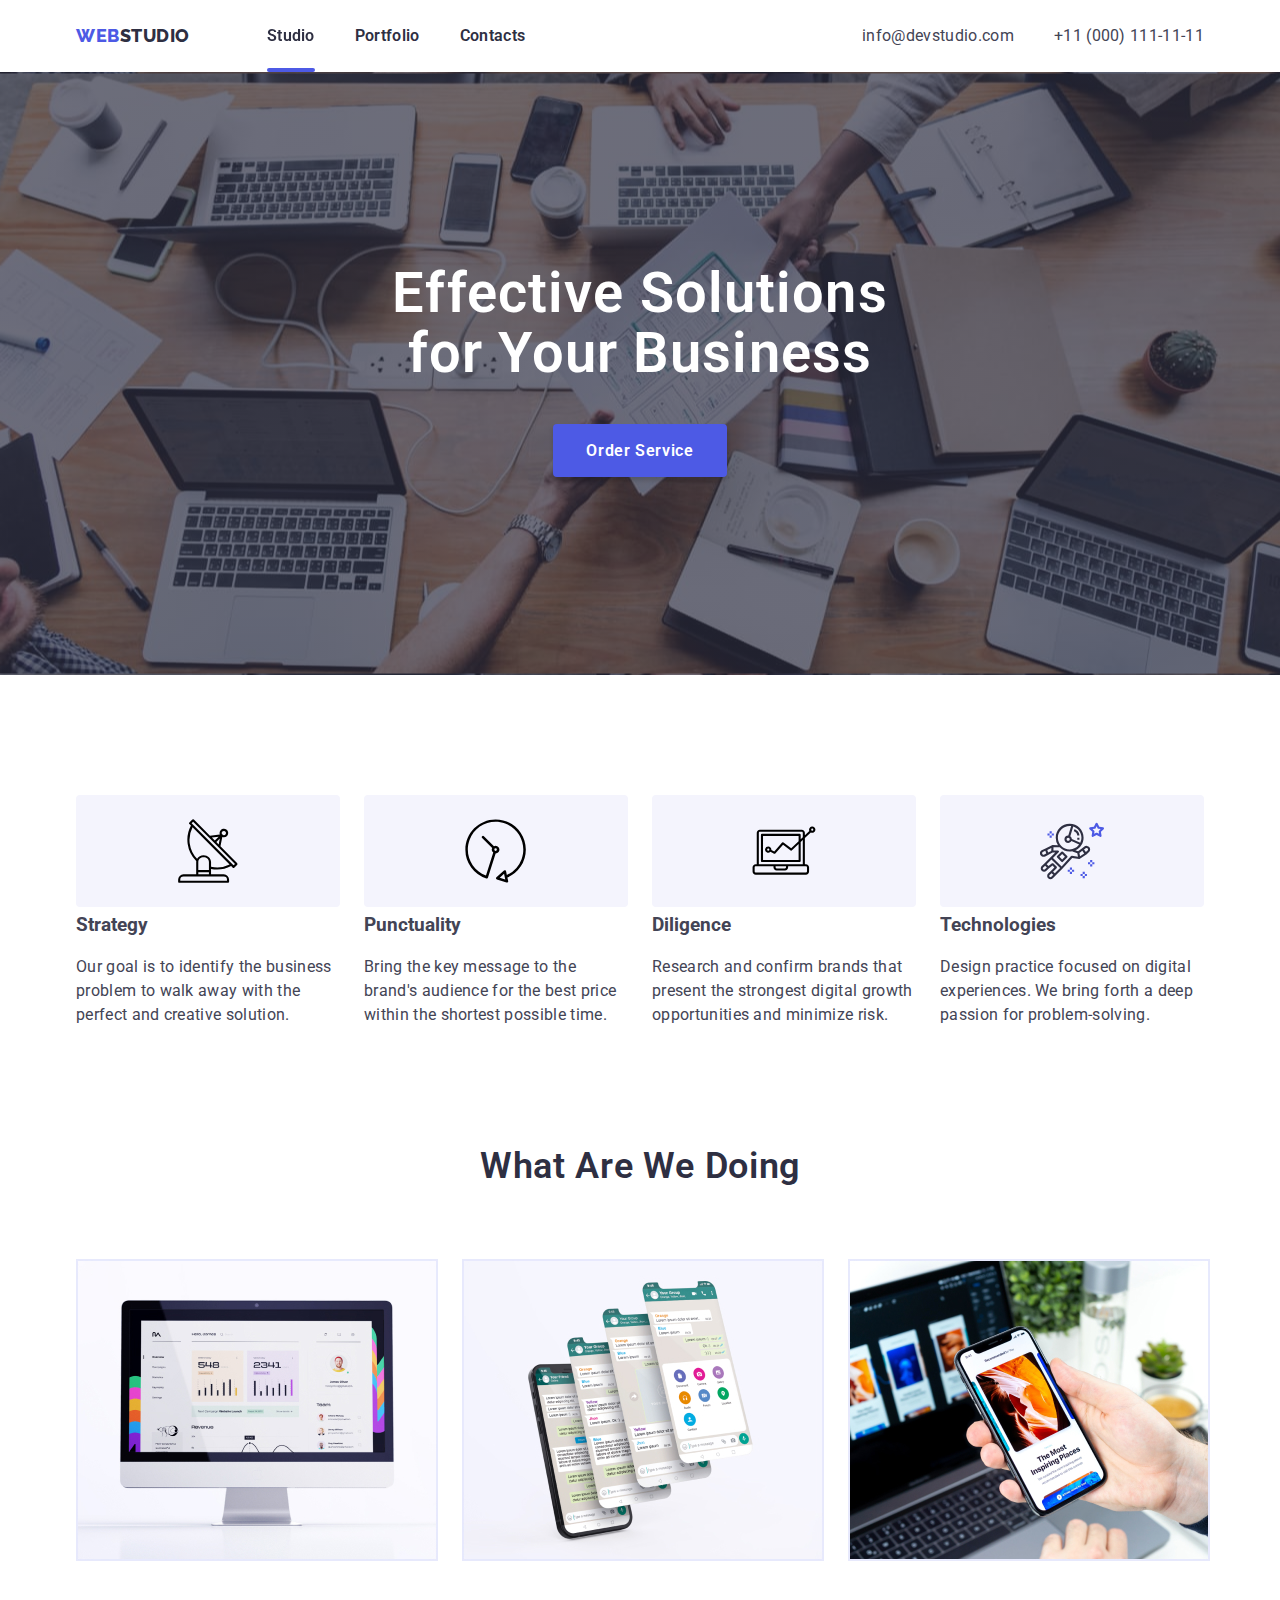
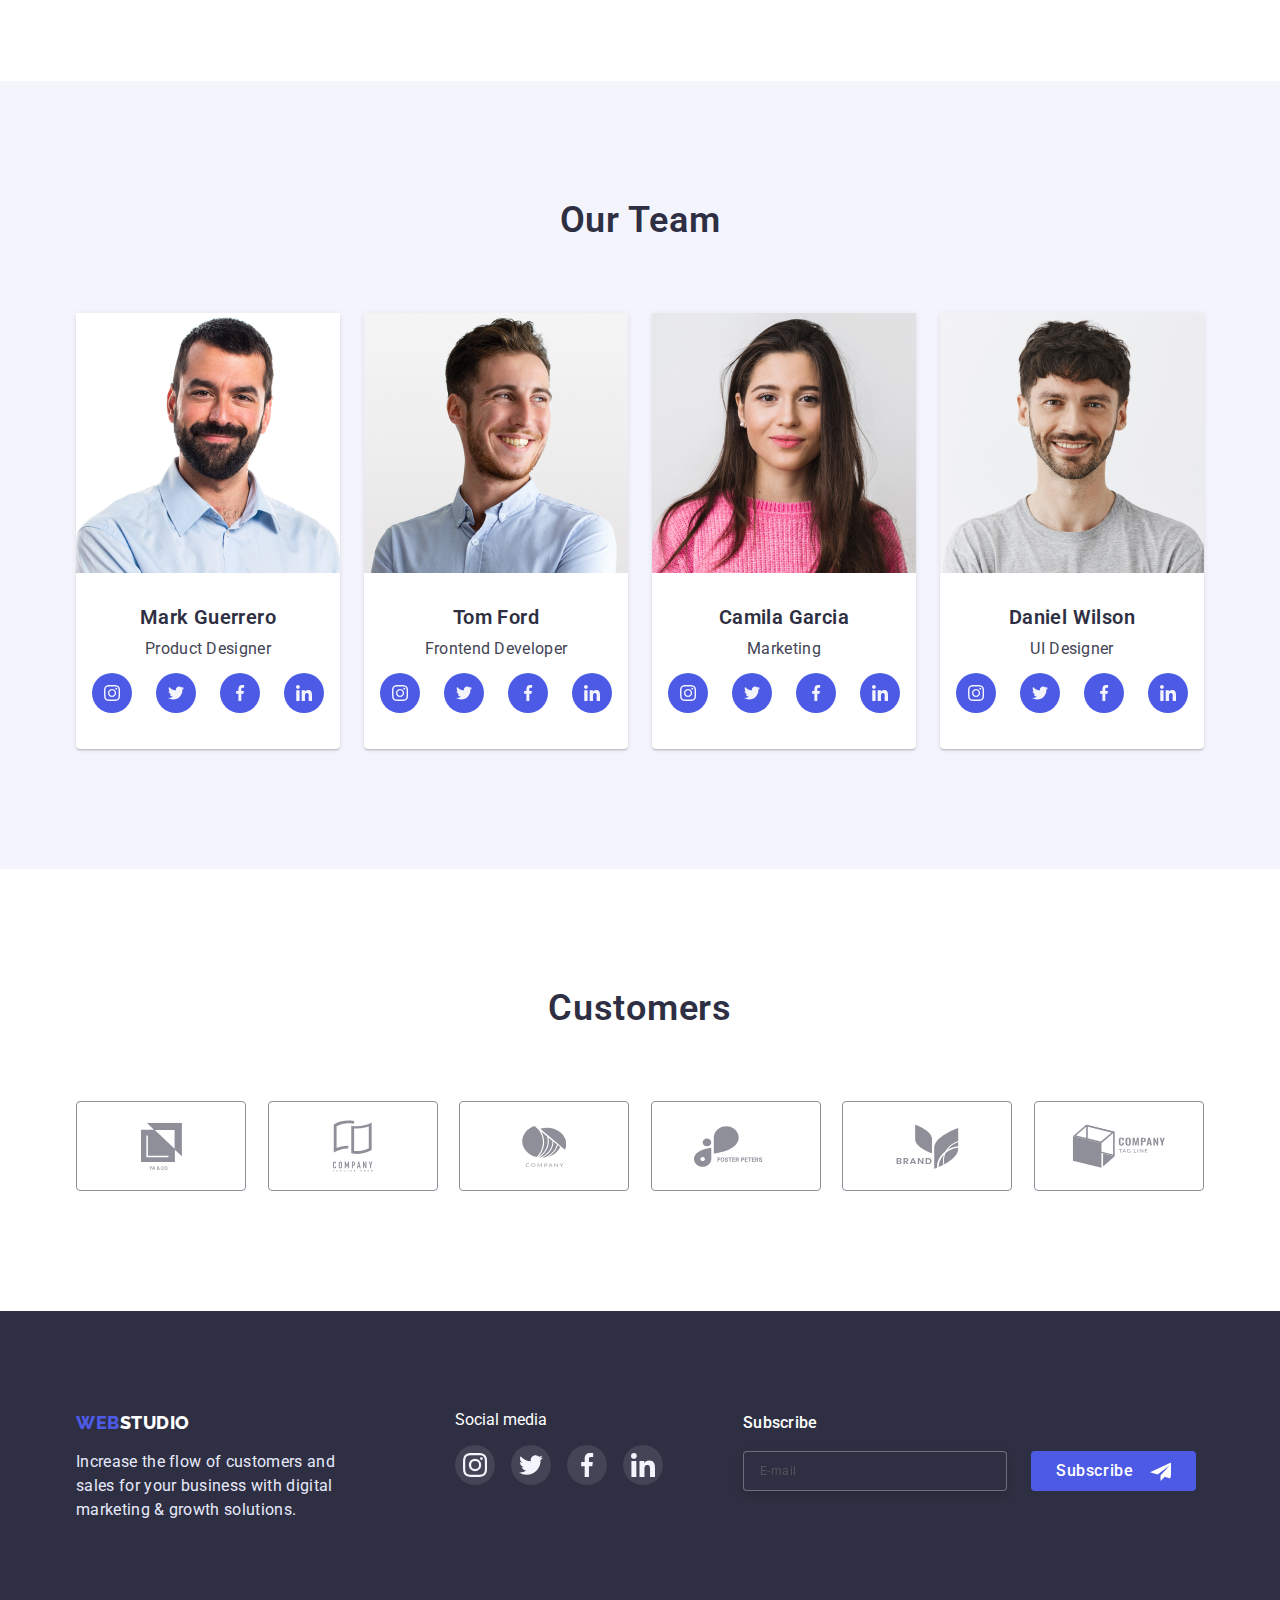
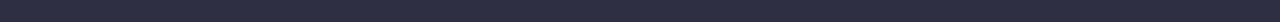
==== index.html @ 63a11ad8 "Сделал адаптивку для главной" ====
<!DOCTYPE html>
<html lang="en">
<head>
    <meta charset="UTF-8">
    <meta http-equiv="X-UA-Compatible" content="IE=edge">
    <meta name="viewport" content="width=device-width, initial-scale=1.0">
    <title>Main</title>
    <link rel="preconnect" href="https://fonts.googleapis.com"><link rel="preconnect" href="https://fonts.gstatic.com" crossorigin><link href="https://fonts.googleapis.com/css2?family=Raleway:wght@800&family=Roboto:wght@400;700&display=swap" rel="stylesheet">
    <link rel="stylesheet" href="https://cdnjs.cloudflare.com/ajax/libs/modern-normalize/1.1.0/modern-normalize.min.css">
    <link rel="stylesheet" href="./css/styles.css">
</head>
<body>



    <!-- Модалка -->

    <div class="backdrop is-hidden" data-modal>
        <div class="modal">
            <button class="button escape pointer" data-modal-close>
                <svg width="8px" height="8px">
                    <use href="./images/icons.svg#escape"></use>
                </svg>
            </button>
            <form class="form">
                <b class="form-head">Leave your contacts and we will call you back</b>
                <div class="form-field">
                    <label class="text-style-first" for="name">Name</label>
                    <input type="text" name="name" id="name" />
                    <svg class="form-icon" width="12px" height="12px">
                        <use href="./images/icons.svg#name"></use>
                    </svg>
                </div>
                <div class="form-field">
                    <label class="text-style-second" for="tel">Phone</label>
                    <input type="tel" name="tel" id="tel" />
                    <svg class="form-icon" width="13px" height="13px">
                        <use href="./images/icons.svg#phone"></use>
                    </svg>
                </div>
                <div class="form-field">
                    <label class="text-style-second" for="mail">Email</label>
                    <input type="email" name="mail" id="mail" />
                    <svg class="form-icon" width="15px" height="12px">
                        <use href="./images/icons.svg#email"></use>
                    </svg>
                </div>
                <div class="form-field comment">
                    <label class="text-style-second" for="comment">Comment</label>
                    <textarea class="text-style-first" name="comment" id="comment" rows="10" placeholder="Text input"></textarea>
                </div>
                <label class="policy">
                    <input class="checkbox" type="checkbox" name="policy"/>
                    <span class="policy-icon"></span>
                    <p class="policy-text">
                        I accept the terms and conditions of the 
                        <a href="">Privacy Policy</a>
                    </p>
                </label>
                <div class="modal-btn">
                <button class="button-policy" type="submit">Send</button>
                </div>
            </form>
        </div>
    </div>


    <!-- Header -->
    <header class="header">
        <div class="container header-container">
            <!-- Логотип -->
            <a href="" class="logo">web<span class="logo-header">studio</span></a>

            <button type="button" class="mobile-menu-open js-open-menu">
                <svg width="32" height="22">
                    <use href="./images/icons.svg#burger-icon"></use>
                </svg>
            </button>
            <!-- Навигация -->
            <nav class="navigation">
                <ul class="site-nav list">
                    <li class="current site-nav-item"><a class="menu-item-text" href="">Studio</a></li>
                    <li class="site-nav-item"><a class="menu-item-text" href="./portfolio.html">Portfolio</a></li>
                    <li class="site-nav-item"><a class="menu-item-text" href="">Contacts</a></li>
                </ul>
            </nav>
            <!-- Авторизация -->
            <ul class="auth-nav list">
                    <li><a href="" class="auth">info@devstudio.com</a></li>
                    <li><a href="" class="auth">+11 (000) 111-11-11</a></li>
            </ul>
        </div>
        <!-- Mobile menu -->
        <div class="mobile-menu js-menu-container">
            <div class="container mobile-menu-container">
                <button type="button" class="mobile-menu-close js-close-menu">
                    <svg width="8px" height="8px">
                        <use href="./images/icons.svg#escape"></use>
                    </svg>
                </button>
                <ul class="list mobile-menu-list">
                    <li class="mobile-menu-item"><a class="mobile-menu-item-text" href="">Studio</a></li>
                    <li class="mobile-menu-item"><a class="mobile-menu-item-text" href="">Portfolio</a></li>
                    <li class="mobile-menu-item"><a class="mobile-menu-item-text" href="">Contacts</a></li>
                </ul>
                <div class="contacts">
                    <p class="mobile-menu-number">+11 (000) 111-11-11</p>
                    <p class="mobile-menu-email">info@devstudio.com</p>
                </div>
                <ul class="social-list list">
                    <li class="social-list-item">
                        <a href="" class="social-list-link">
                            <svg width="16" height="16">
                                <use href="./images/icons.svg#instagram"></use>
                            </svg>
                        </a>
                    </li>
                    <li class="social-list-item">
                        <a href="" class="social-list-link">
                            <svg width="16" height="16">
                                <use href="./images/icons.svg#twitter"></use>
                            </svg>
                        </a>
                    </li>
                    <li class="social-list-item">
                        <a href="" class="social-list-link">
                            <svg width="16" height="16" preserveAspectRatio="xMinYMin">
                                <use href="./images/icons.svg#facebook"></use>
                            </svg>
                        </a>
                    </li>
                    <li class="social-list-item">
                        <a href="" class="social-list-link">
                            <svg width="16" height="16">
                                <use href="./images/icons.svg#linkedin"></use>
                            </svg>
                        </a>
                    </li>
                </ul>
            </div>
        </div>
    </header>
    <!-- Main -->
    <main>

        <!-- Герой -->
        <section class="hero">
            <h1 class="hero-title">Effective Solutions <br>for Your Business</h1>
            <button data-modal-open type="button" class="button-main pointer">Order Service</button>
        </section>

        <!-- Features -->
        <section class="section features">
            <div class="container">
                <ul class="list">
                    <li class="icon-strategy features-item">
                        <div class="features-div">
                            <svg width="59.72px" height="64px">
                                <use href="./images/icons.svg#features"></use>
                            </svg>
                        </div>
                        <h3 class="features-list-title">Strategy</h3>
                        <p class="text">Our goal is to identify the business problem to walk away with the perfect and creative solution.</p>
                    </li>
                    <li class="icon-punctuality features-item">
                        <div class="features-div">
                            <svg width="61.22px" height="64px">
                                <use href="./images/icons.svg#features1"></use>
                            </svg>
                        </div>
                        <h3 class="features-list-title">Punctuality</h3>
                        <p class="text">Bring the key message to the brand's audience for the best price within the shortest possible time.</p>
                    </li>
                    <li class="icon-diligence features-item">
                        <div class="features-div">
                            <svg width="64px" height="49.09px">
                                <use href="./images/icons.svg#features2"></use>
                            </svg>
                        </div>
                        <h3 class="features-list-title">Diligence</h3>
                        <p class="text">Research and confirm brands that present the strongest digital growth opportunities and minimize risk.</p>
                    </li>
                    <li class="icon-technologies features-item">
                        <div class="features-div">
                            <svg width="64px" height="64px">
                                <use href="./images/icons.svg#features3"></use>
                            </svg>
                        </div>
                        <h3 class="features-list-title">Technologies</h3>
                        <p class="text">Design practice focused on digital experiences. We bring forth a deep passion for problem-solving.</p>
                    </li>
                </ul>
            </div>

        <!-- What are we doing -->

        </section>
        <section class="section wawd">
            <div class="container">
                <h2 class="section-title">What are we doing</h2>
                <ul class="list">
                    <li>
                        <img src="./images/1.jpg" alt="photo 1" width="360">
                    </li>
                    <li>
                        <img src="./images/2.jpg" alt="photo 2" width="360">
                    </li>
                    <li>
                        <img src="./images/3.jpg" alt="photo 3" width="360">
                    </li>
                </ul>
            </div>
        </section>

        <!-- Our team -->
        <section class="section team">
            <div class="container">
                <h2 class="section-title">Our team</h2>
                <ul class="list">
                    <li class="team-list">
                        <img src="./images/mark_guerrero.jpg" alt="Mark Guerrero" width="264">
                        <div class="team-card">
                            <h3 class="list-title">Mark Guerrero</h3>
                            <p class="text">Product Designer</p>
                            <ul class="social-list list">
                                <li class="social-list-item">
                                    <a href="" class="social-list-link">
                                        <svg width="16" height="16">
                                            <use href="./images/icons.svg#instagram"></use>
                                        </svg>
                                    </a>
                                </li>
                                <li class="social-list-item">
                                    <a href="" class="social-list-link">
                                        <svg width="16" height="16">
                                            <use href="./images/icons.svg#twitter"></use>
                                        </svg>
                                    </a>
                                </li>
                                <li class="social-list-item">
                                    <a href="" class="social-list-link">
                                        <svg width="16" height="16" preserveAspectRatio="xMinYMin">
                                            <use href="./images/icons.svg#facebook"></use>
                                        </svg>
                                    </a>
                                </li>
                                <li class="social-list-item">
                                    <a href="" class="social-list-link">
                                        <svg width="16" height="16">
                                            <use href="./images/icons.svg#linkedin"></use>
                                        </svg>
                                    </a>
                                </li>
                            </ul>
                        </div>
                    </li>
                    <li class="team-list">
                        <img src="./images/tom_ford.jpg" alt="Tom Ford" width="264">
                        <div class="team-card">
                            <h3 class="list-title">Tom Ford</h3>
                            <p class="text">Frontend Developer</p>
                            <ul class="social-list list">
                                <li class="social-list-item">
                                    <a href="" class="social-list-link">
                                        <svg width="16" height="16">
                                            <use href="./images/icons.svg#instagram"></use>
                                        </svg>
                                    </a>
                                </li>
                                <li class="social-list-item">
                                    <a href="" class="social-list-link">
                                        <svg width="16" height="16">
                                            <use href="./images/icons.svg#twitter"></use>
                                        </svg>
                                    </a>
                                </li>
                                <li class="social-list-item">
                                    <a href="" class="social-list-link">
                                        <svg width="16" height="16" preserveAspectRatio="xMinYMin">
                                            <use href="./images/icons.svg#facebook"></use>
                                        </svg>
                                    </a>
                                </li>
                                <li class="social-list-item">
                                    <a href="" class="social-list-link">
                                        <svg width="16" height="16">
                                            <use href="./images/icons.svg#linkedin"></use>
                                        </svg>
                                    </a>
                                </li>
                            </ul>
                         </div>
                    </li>
                    <li class="team-list">
                        <img src="./images/camila_garcia.jpg" alt="Camila Garcia" width="264">
                        <div class="team-card">
                            <h3 class="list-title">Camila Garcia</h3>
                            <p class="text">Marketing</p>
                            <ul class="social-list list">
                                <li class="social-list-item">
                                    <a href="" class="social-list-link">
                                        <svg width="16" height="16">
                                            <use href="./images/icons.svg#instagram"></use>
                                        </svg>
                                    </a>
                                </li>
                                <li class="social-list-item">
                                    <a href="" class="social-list-link">
                                        <svg width="16" height="16">
                                            <use href="./images/icons.svg#twitter"></use>
                                        </svg>
                                    </a>
                                </li>
                                <li class="social-list-item">
                                    <a href="" class="social-list-link">
                                        <svg width="16" height="16" preserveAspectRatio="xMinYMin">
                                            <use href="./images/icons.svg#facebook"></use>
                                        </svg>
                                    </a>
                                </li>
                                <li class="social-list-item">
                                    <a href="" class="social-list-link">
                                        <svg width="16" height="16">
                                            <use href="./images/icons.svg#linkedin"></use>
                                        </svg>
                                    </a>
                                </li>
                            </ul>
                        </div>
                    </li>
                    <li class="team-list">
                        <img src="./images/daniel_wilson.jpg" alt="Daniel Wilson" width="264">
                        <div class="team-card">
                            <h3 class="list-title">Daniel Wilson</h3>
                            <p class="text">UI Designer</p>
                            <ul class="social-list list">
                                <li class="social-list-item">
                                    <a href="" class="social-list-link">
                                        <svg width="16" height="16">
                                            <use href="./images/icons.svg#instagram"></use>
                                        </svg>
                                    </a>
                                </li>
                                <li class="social-list-item">
                                    <a href="" class="social-list-link">
                                        <svg width="16" height="16">
                                            <use href="./images/icons.svg#twitter"></use>
                                        </svg>
                                    </a>
                                </li>
                                <li class="social-list-item">
                                    <a href="" class="social-list-link">
                                        <svg width="16" height="16"
                                            preserveAspectRatio="xMinYMin">
                                            <use href="./images/icons.svg#facebook"></use>
                                        </svg>
                                    </a>
                                </li>
                                <li class="social-list-item">
                                    <a href="" class="social-list-link">
                                        <svg width="16" height="16">
                                            <use href="./images/icons.svg#linkedin"></use>
                                        </svg>
                                    </a>
                                </li>
                            </ul>
                        </div>
                    </li>
                </ul>
            </div>
        </section>

<!-- Customers -->

        <section class="section customers">
            <div class="container">
                <h2 class="section-title">Customers</h2>
                <ul class="list">
                    <li class="icon">
                        <a href="" class="customers-link">
                            <svg width="41" height="46.97">
                                <use href="./images/icons.svg#customer1"></use>
                            </svg>
                        </a>
                    </li>
                    <li class="icon">
                        <a href="" class="customers-link">
                            <svg width="40" height="52">
                                <use href="./images/icons.svg#customer2"></use>
                            </svg>
                        </a>
                    </li>
                    <li class="icon">
                        <a href="" class="customers-link">
                            <svg width="44" height="41">
                                <use href="./images/icons.svg#customer3"></use>
                            </svg>
                        </a>
                    </li>
                    <li class="icon">
                        <a href="" class="customers-link">
                            <svg width="84" height="41">
                                <use href="./images/icons.svg#customer4"></use>
                            </svg>
                        </a>
                    </li>
                    <li class="icon">
                        <a href="" class="customers-link">
                            <svg width="63" height="45">
                                <use href="./images/icons.svg#customer5"></use>
                            </svg>
                        </a>
                    </li>
                    <li class="icon">
                        <a href="" class="customers-link">
                            <svg width="94" height="44">
                                <use href="./images/icons.svg#customer6"></use>
                            </svg>
                        </a>
                    </li>
                </ul>
            </div>
        </section>
    </main>

 <!-- Footer -->
    <footer class="footer">
        <div class="container footer-container">
            <!-- Логотип -->
            <div class="footer-logo footer-div">
            <a href="" class="logo ftr-logo">web<span class="logo-footer">studio</span></a>
            <p class="text footer-text">Increase the flow of customers and <br> sales for your business with digital <br> marketing & growth solutions.</p>
            </div>
            <div class="social-media footer-div">
                <p class="smp">Social media</p>
                <ul class="footer-list list">
                    <li class="footer-item">
                        <a href="" class="footer-link">
                            <svg width="24" height="24">
                                <use href="./images/icons.svg#instagram"></use>
                            </svg>
                        </a>
                    </li>
                    <li class="footer-item">
                        <a href="" class="footer-link">
                            <svg width="24" height="24">
                                <use href="./images/icons.svg#twitter"></use>
                            </svg>
                        </a>
                    </li>
                    <li class="footer-item">
                        <a href="" class="footer-link">
                            <svg width="24" height="24">
                                <use href="./images/icons.svg#facebook"></use>
                            </svg>
                        </a>
                    </li>
                    <li class="footer-item">
                        <a href="" class="footer-link">
                            <svg width="24" height="24">
                                <use href="./images/icons.svg#linkedin"></use>
                            </svg>
                        </a>
                    </li>
                </ul>
            </div>
            <form class="subscription">
                <div class="subscription-field">
                    <label for="subscription">Subscribe</label>
                    <input type="text" name="subscription" id="subscription" placeholder="E-mail">
                </div>
                <div class="footer-btn">
                <button class="subscription-btn" type="submit">
                    Subscribe
                    <svg width="24px" height="20px">
                    	<use href="./images/icons.svg#message"></use>
                    </svg>
                </button>
                </div>
            </form>
        </div>
    </footer>
    <script src="./js/modal.js"></script>
    <script src="./js/mobile-menu.js"></script>
</body>
</html>
---- css/styles.css ----
:root {
    --primary-text-color: #434455;
    --title-text-color: #2E2F42;
    --accent-color: #4D5AE5;
}


body {
    background-color: #FFFFFF;
    color: var(--primary-text-color);
    font-family: Roboto, sans-serif;
    font-size: 16px;
    /* padding-top: 72px; */
}


a {
    text-decoration:none;
  }

.pointer {
    cursor: pointer;
}


.list {
    padding: 0;
    margin: 0;
    list-style: none;
}

.container {
    padding-left: 16px;
    padding-right: 16px;
}

@media screen and (min-width: 480px) {
    .container {
        width: 428px;
        margin-left: auto;
        margin-right: auto;
    }
}

@media screen and (min-width: 768px) {
    .container {
        width: 768px;
    }
}

@media screen and (min-width: 1200px) {
    .container {
        width: 1160px;
    }
}


/* Header */

.header {
    padding-top: 24px;
    padding-bottom: 24px;
    box-shadow: 0px 2px 1px rgba(46, 47, 66, 0.08), 0px 1px 1px rgba(46, 47, 66, 0.16), 0px 1px 6px rgba(46, 47, 66, 0.08);
    background-color: #FFFFFF;
    z-index: 999;
}

.header-container {
    display: flex;
    align-items: center;
    justify-content: space-between;
}

@media screen and (max-width: 767px) {
    .navigation {
        display: none;
    }

    .auth-nav {
        display: none;
    }

    .mobile-menu-open {
    background-color: transparent;
    border: none;
    padding: 0;
    line-height: 0;
}

.mobile-menu {
    background: #FFFFFF;
    position: fixed;
    width: 100%;
    height: 100%;
    max-height: 796px;
    z-index: 1000;
    top: 0;
    left: 0;

    opacity: 0;
    visibility: hidden;
    pointer-events: none;
    transition: 250ms cubic-bezier(0.4, 0, 0.2, 1);
}

.mobile-menu.is-open {
    opacity: 1;
    visibility: visible;
    pointer-events: auto;
}


.mobile-menu-container {
    position: relative;
    padding: 40px;
}

.mobile-menu-close {
    position: absolute;
    top: 40px;
    right: 40px;

    display: flex;
    justify-content: center;
    align-items: center;
    width: 24px;
    height: 24px;
    background: #E7E9FC;
    fill: #000;
    border: 1px solid rgba(0, 0, 0, 0.1);
    border-radius: 50%;
    transition: 250ms cubic-bezier(0.4, 0, 0.2, 1);
}

.mobile-menu-item {
    font-weight: 700;
    font-size: 36px;
    line-height: 1.11;
    letter-spacing: 0.02em;
    text-transform: capitalize;
}
.mobile-menu-item + li {
    margin-top: 40px;
}

.mobile-menu-item-text {
    color: var(--title-text-color);
}

.mobile-menu-list {
    padding-top: 40px;
    margin-bottom: 284px;
}
.mobile-menu-email {
    margin: 0;
    font-weight: 500;
    font-size: 20px;
    line-height: 1.2;
    letter-spacing: 0.02em;
}

.mobile-menu-number {
    margin-bottom: 40px;
    font-weight: 600;
    font-size: 36px;
    line-height: 1.11;
    text-transform: capitalize;
    color: var(--accent-color);
}

.social-list {
    display: flex;
    justify-content: space-between;
    padding-left: 16px;
    padding-right: 16px;
}

.contacts {
    margin-bottom: 48px;
}
}


@media screen and (min-width: 768px) {
    .mobile-menu {
        display: none;
    }
    .mobile-menu-open {
        display: none;
    }
    .site-nav {
        display: flex;
    }
    .site-nav-item + li {
        margin-left: 40px;
    }
    .menu-item-text {
        font-weight: 600;
        font-size: 16px;
        line-height: 1.5;
        letter-spacing: 0.02em;
        color: var(--title-text-color);
    }
    .auth {
        font-size: 12px;
        line-height: 1.33;
        letter-spacing: 0.04em;
        color: var(--primary-text-color);
    }
    .header-container {
        align-items: flex-start;
    }
    .header {
        padding-bottom: 10px;
    }
    .site-nav a:hover,
    .site-nav a:focus {
        color: #434455;
    }
    .current {
        position: relative;
    }


    .current::after {
        content: "";
        position: absolute;
        width: 100%;
        height: 4px;
        bottom: -100%;
        left: 0;
    
        background: var(--accent-color);
        border-radius: 2px;
    }
        .auth {
    color: var(--primary-text-color);
    font-size: 12px;
    line-height: 1.33;
    letter-spacing: 0.04em;
    }

    .auth:hover,
    .auth:focus {
        color: var(--accent-color);
    }   
}

@media screen and (min-width: 1200px) {
    .header-container {
        align-items: center;
    }
    .auth-nav {
        display: flex;
        margin-left: auto;
    }

    .auth-nav li + li {
        margin-left: 40px;
    }
    .header {
        padding-bottom: 24px;
    }
    .site-nav {
        display: flex;
        margin-left: 77px;
    }
    .auth {
        font-size: 16px;
        line-height: 1.5;
        letter-spacing: 0.02em;
    }
}

/* Логотип */

.logo {
    color: var(--accent-color);
    font-family: Raleway, sans-serif;
    letter-spacing: 0.03em;
    font-weight: 800;
    font-size: 18px;
    line-height: 1.3;
    text-transform: uppercase;
}

.logo-header {
    color: var(--title-text-color);

}

.logo-footer {
    color: #FFFFFF;
}


/* Hero */

.hero {
    background-color: var(--primary-text-color);
    text-align: center;
    padding-top: 192px;
    padding-bottom: 192px;
    height: 603px;
    max-width: 1440px;
    margin-left: auto;
    margin-right: auto;
    background-image: linear-gradient(
        to right,
        rgba(46, 47, 66, 0.7),
        rgba(46, 47, 66, 0.7)
    ),
    url(../images/people_office.jpg);
    background-position: center;
}

.hero-title {
    margin-top: 0;
    margin-bottom: 48px;
    color: #FFFFFF;
    font-weight: 600;
    font-size: 56px;
    line-height: 1.07;
    letter-spacing: 0.02em;
}

@media screen and (max-width: 767px) {
    .hero-title {
        margin-top: 0;
        margin-bottom: 72px;
        font-weight: 700;
        font-size: 36px;
        line-height: 1.11;
        letter-spacing: 0.02em;
        text-transform: capitalize;
        color: #FFFFFF;
    }
}

@media screen and (min-width: 768px) {
    .hero-title {
            margin-bottom: 40px;
        font-size: 56px;
        line-height: 1.07;
    }
}


/* Buttons */

button {
    font-family: Roboto, sans-serif;
    font-weight: 600;
    letter-spacing: 0.04em;
    font-size: 16px;
    border: 1px solid transparent;
}

.button-main,
.button-policy {
    color: #FFFFFF;
    background-color: var(--accent-color);
    line-height: 1.19;
    border-radius: 4px;
    padding: 16px 32px;
    box-shadow: 0px 4px 4px rgba(0, 0, 0, 0.15);
    transition: 250ms cubic-bezier(0.4, 0, 0.2, 1);
}

.button-main:hover,
.button-main:focus {
    background: #404BBF;
    box-shadow: 0px 1px 6px rgba(46, 47, 66, 0.08), 0px 1px 1px rgba(46, 47, 66, 0.16), 0px 2px 1px rgba(46, 47, 66, 0.08);
}

.button-policy:hover,
.button-policy:focus {
    background: #404BBF;
    box-shadow: 0px 1px 6px rgba(46, 47, 66, 0.08), 0px 1px 1px rgba(46, 47, 66, 0.16), 0px 2px 1px rgba(46, 47, 66, 0.08);
}

.button-portfolio {
    display: inline-block;
    color: var(--accent-color);
    background-color: #F4F4FD;
    line-height: 1.5;
    border-radius: 4px;
    padding: 8px 16px;
    border: 1px solid #E7E9FC;
    transition: 250ms cubic-bezier(0.4, 0, 0.2, 1);
}

.button-portfolio:hover,
.button-portfolio:focus {
    color: #FFFFFF;
    background-color: var(--accent-color);
    box-shadow: 0px 3px 1px rgba(0, 0, 0, 0.1), 0px 2px 1px rgba(0, 0, 0, 0.08), 0px 2px 2px rgba(0, 0, 0, 0.12);
    border: 0;
}

/* Параграфы */

.text {
    font-size: 16px;
    line-height: 1.5;
    letter-spacing: 0.02em;
    margin: 0;
    color: var(--primary-text-color);
}


/* Backdrop */

.backdrop {
    position: fixed;
    top: 0;
    left: 0;

    width: 100%;
    height: 100%;
    background: rgba(46, 47, 66, 0.4);

    opacity: 1;
    transition: opacity 250ms cubic-bezier(0.4, 0, 0.2, 1);
}

.backdrop.is-hidden {
    opacity: 0;
    pointer-events: none;
}


/* Modal */

@media screen and (max-width: 767px) {
    .modal{
        width: 392px;
    }
    .form {
    padding: 72px 16px 24px 16px;
}
}

@media screen and (min-width: 768px) {
    .modal{
         width: 408px;
    }
    .form {
        padding: 72px 24px 24px 24px;
    }
}


.modal {
    position: absolute;
    top: 50%;
    left: 50%;
    transform: translate(-50%, -50%);
    background-color: #FCFCFC;
}

.escape {
    position: absolute;
    top: 24px;
    right: 24px;

    display: flex;
    /* justify-content: center; */
    align-items: center;
    width: 24px;
    height: 24px;
    background: #E7E9FC;
    fill: #000;
    border: 1px solid rgba(0, 0, 0, 0.1);
    border-radius: 50%;
    transition: 250ms cubic-bezier(0.4, 0, 0.2, 1);
}

.escape:hover,
.escape:focus {
    background: var(--accent-color);
    fill: #FFFFFF;
}

/* .form {
    padding: 72px 24px 24px 24px;
} */

.form-field {
    position: relative;
    margin-bottom: 8px;
    display: flex;
    flex-direction: column;
}

.form-field input,
.form-field textarea {
    margin: 0;
    border: 1px solid rgba(33, 33, 33, 0.2);
    border-radius: 4px;
    transition: 250ms cubic-bezier(0.4, 0, 0.2, 1);
}

.form-field input {
    height: 40px;
    padding-left: 38px;
}

.form-field input:focus + .form-icon {
    fill: #4d5ae5;
}

.form-field label {
    margin-bottom: 4px;
    color: #8E8F99;
    font-size: 12px;
}

.form-icon {
    position: absolute;
    top: 56%;
    left: 16px;
    transition: 250ms cubic-bezier(0.4, 0, 0.2, 1);
}

.text-style-first {
    line-height: 1.33;
    letter-spacing: 0.04em;
}

.text-style-second {
    line-height: 1.17;
    letter-spacing: 0.01em;
}

.form-field textarea {
    font-size: 12px;
    padding: 8px 16px;
    height: 120px;
    resize: none;
}

::-webkit-input-placeholder { /* WebKit browsers */
   color: rgba(117, 117, 117, 0.5);
}
:-moz-placeholder { /* Mozilla Firefox 4 to 18 */
   color: rgba(117, 117, 117, 0.5);
}
::-moz-placeholder { /* Mozilla Firefox 19+ */
   color: rgba(117, 117, 117, 0.5);
}
:-ms-input-placeholder { /* Internet Explorer 10+ */
   color: rgba(117, 117, 117, 0.5);
}


.form-head {
    display: block;
    text-align: center;
    margin-bottom: 14px;
    font-weight: 500;
    line-height: 1.5;
    color: var(--title-text-color);
}

.comment {
    margin-bottom: 16px;
}


.policy {
    font-size: 12px;
    line-height: 1.33;
    color:#757575;
    display: flex;
    align-items: center;
    text-align: center;
    margin-bottom: 24px;
    letter-spacing: 0.04em;
}

.checkbox {
  position: absolute;
  width: 1px;
  height: 1px;
  margin: -1px;
  border: 0;
  padding: 0;
  
  white-space: nowrap;
  clip-path: inset(100%);
  clip: rect(0 0 0 0);
  overflow: hidden;
}

.policy-icon {
    margin-right: 8px;
    width: 16px;
    height: 16px;
    border: 1.25px solid #2E2F42;
    border-radius: 2px;
}

.checkbox:checked + .policy-icon {
    border-color: transparent;
    background-image: url("../images/click.svg");
    background-size: contain;
    background-origin: border-box;
}

.policy-text {
    margin: 0;
}

.button-policy {
    width: 169px;
    height: 56px;
}

.modal-btn {
    width: 100%;
    display: flex;
    justify-content: center;
}

/* Sections */

.section-title {
    color: var(--title-text-color);
    font-weight: 600;
    font-size: 36px;
    line-height: 1.11;
    text-align: center;
    text-transform: capitalize;
    letter-spacing: 0.02em;
    margin-top: 0;
    margin-bottom: 72px;
}

.list-title {
    text-align: center;
    margin: 0;
    margin-bottom: 8px;
    color: var(--title-text-color);
    font-weight: 600;
    font-size: 20px;
    line-height: 1.2;
    letter-spacing: 0.02em;
}


/* Features */
.features-list-title {
    margin-top: 0;
}

@media screen and (max-width: 1199px) {
    .features {
        padding-top: 96px;
        padding-bottom: 96px;
    }
    .features-div {
        display: none;
    }
    .features ul {
        display: flex;
        flex-wrap: wrap;
        margin-right: -24px;
        margin-bottom: -72px;
    }
    .features-item {
        width: 356px;
        margin-right: 24px;
        margin-bottom: 72px;
    }
    .features-list-title {
        font-weight: 700;
        font-size: 36px;
        line-height: 1.11;
        letter-spacing: 0.02em;
        text-transform: capitalize;
    }
    .features p {
        font-weight: 500;
    }
}



@media screen and (max-width: 767px) {
    .features-list-title {
        text-align: center;
    }
    .features ul{
        margin: 0;
        margin-right: 0;
    }
    .features-item {
        width: inherit;
        margin: 0;
    }
    .features-item + li {
        margin-top: 72px;
    }
    .features p {
        font-weight: 500;
        font-size: 16px;
        line-height: 1.5;
        letter-spacing: 0.02em;
    }
}


@media screen and (min-width: 1200px) {
    .features {
    padding-top: 120px;
    padding-bottom: 120px;
}

.features ul {
    display: flex;
}

.features li {
    width: 264px;
}
.icon-strategy::before {
    background-image: url(../images/features.svg);
}

.icon-punctuality::before {
    background-image: url(../images/features1.svg);
}

.icon-diligence::before {
    background-image: url(../images/features2.svg);
}

.icon-technologies::before {
    background-image: url(../images/features3.svg);
}

.features-list-title {
    padding-top: 0;
}

.features li + li {
    margin-left: 24px;
}

.features-div {
        width: 264px;
        height: 112px;
        display: flex;
        justify-content: center;
        align-items: center;
        background-color: #F4F4FD;
        border-radius: 4px;
        margin-bottom: 8px;
}
}

/* What are we doing */
@media screen and (max-width: 1199px) {
    .wawd{
        display: none;
    }
}


/* What are we doing */

.wawd {
    padding-bottom: 120px;
}

.wawd ul {
    display: flex;
}

.wawd img {
    display: block;
}

.wawd li {
    border: 1px solid #E7E9FC;
}

.wawd li + li
{
    margin-left: 24px;
}


/* Team */

.team {
    background-color: #F4F4FD;
    display: flex;
        justify-content: center;    

}

.team ul {
    display: flex;
    justify-content: center;    
}

.team-list {
    background-color: #FFFFFF;
    box-shadow: 0px 1px 6px rgba(46, 47, 66, 0.08), 0px 1px 1px rgba(46, 47, 66, 0.16), 0px 2px 1px rgba(46, 47, 66, 0.08);
    border-radius: 0px 0px 4px 4px;
}

.social-list-item + li {
    margin-left: 24px;
}

.team img {
    display: block;
}

.team-card {
    padding-top: 32px;
    padding-bottom: 36px;
}

.team .text {
    text-align: center;
    margin-bottom: 12px;
}

.social-list-link {
    display: flex;
    justify-content: center;
    align-items: center;
    width: 40px;
    height: 40px;
    border-radius: 50%;
    background-color: var(--accent-color);
}


@media screen and (max-width: 1199px) {
    .team {
        padding-top: 96px;
        padding-bottom: 104px;
    }
    .team ul {
        flex-wrap: wrap;
    }
    .team-list {
        margin-right: 24px;
        margin-bottom: 64px;
    }
    .team-list:nth-child(2n) {
        margin-right: 0;
    }

    .team-list:nth-last-child(-n+2) {
        margin-bottom: 0;
    }
}

@media screen and (max-width: 767px) {
    .team {
        padding: 96px 82px 128px 82px;
    }
    .team ul {
        flex-wrap: wrap;
    }
    .team-list + li {
        margin-top: 72px;
    }
    .team-list {
        margin: 0%;
    }
}


@media screen and (min-width: 1200px) {
    .team {
        padding-top: 120px;
        padding-bottom: 120px;
    }
    .team-list + li {
        margin-left: 24px;
    }
}

/* Customers */

.customers ul {
    justify-content: center;
    display: flex;
    flex-wrap: wrap;
}

.icon {
    border: 1px solid #8E8F99;
    border-radius: 4px;
    transition: 250ms cubic-bezier(0.4, 0, 0.2, 1);
}

.icon:hover,
.icon:focus {
    border: 1px solid #4D5AE5;
    border-radius: 4px;
}

.customers-link {
    display: flex;
    justify-content: center;
    align-items: center;
    width: 168px;
    height: 88px;
    fill: #8e8f99;
    transition: 250ms cubic-bezier(0.4, 0, 0.2, 1);
}

.customers-link:hover,
.customers-link:focus {
    fill: var(--accent-color);
}


@media screen and (max-width: 1199px) {

    .customers {
    padding-top: 96px;
    padding-bottom: 96px;
    }

    .customers ul {
    padding-left: 16px;
    padding-right: 16px;
    margin-left: -8px;
    margin-right: -8px;
    margin-bottom: -72px;
}
    .icon {
    margin-left: 8px;
    margin-right: 8px;
    margin-bottom: 72px;
}
}

@media screen and (min-width: 1200px) {
    .customers {
    padding-top: 120px;
    padding-bottom: 120px;
}
.customers ul {
    justify-content: space-between;
}
}

/* Footer */

.footer {
    color: #FFFFFF;
    background-color: var(--title-text-color);
}
.footer-container {
    display: flex;
}

.footer-text {
    font-size: 16px;
    line-height: 1.5;
    letter-spacing: 0.02em;
    color: #E7E9FC;
}

.footer-link {
    display: flex;
    justify-content: center;
    align-items: center;
    width: 40px;
    height: 40px;
    border-radius: 50%;
    background-color:rgba(255, 255, 255, 0.1);
    transition: 250ms cubic-bezier(0.4, 0, 0.2, 1);
}

.footer-link:hover,
.footer-link:focus {
    background-color:#31D0AA;
}

.footer-list li + li {
    margin-left: 16px;
}

.footer-list {
    display: flex;
}

.smp {
        display: flex;
        margin: 0;
        margin-bottom: 16px;
    }

 .subscription {
        display: flex;
    }

.subscription-field {
    display: flex;
    flex-direction: column;
}

.subscription-field label {
    margin-bottom: 16px;
    font-weight: 500;
    line-height: 1.5;
    letter-spacing: 0.02em;
}

.subscription-field input {
    padding: 8px 16px;
    height: 40px;
    border: 1px solid rgba(255, 255, 255, 0.3);
    filter: drop-shadow(0px 4px 4px rgba(0, 0, 0, 0.15));
    border-radius: 4px;
    background: var(--title-text-color);
    color: #FFFFFF;
    font-size: 12px;
    line-height: 2;
    letter-spacing: 0.04em;
    transition: 250ms cubic-bezier(0.4, 0, 0.2, 1);
}

.subscription-field:focus {
    border:#4D5AE5;
}


.subscription-btn {
    display: flex;
    justify-content: center;
    align-items: center;
    width: 165px;
    height: 40px;

    padding: 8px 24px;
    gap: 16px;

    background: #4D5AE5;
    border-radius: 4px;

    font-weight: 500;
    font-size: 16px;
    line-height: 1.5;
    letter-spacing: 0.04em;

    color: #FFFFFF;
    transition: 250ms cubic-bezier(0.4, 0, 0.2, 1);
}

.subscription-btn:hover,
.subscription-btn:focus {
    background: #404BBF;
    box-shadow: 0px 1px 6px rgba(46, 47, 66, 0.08), 0px 1px 1px rgba(46, 47, 66, 0.16), 0px 2px 1px rgba(46, 47, 66, 0.08);
}


.subscription-btn svg {
    display: flex;
}

@media screen and (max-width: 1199px) {
    .footer{
        padding-top: 96px;
        padding-bottom: 96px;
    }
    .footer-container{
        flex-wrap: wrap;
        padding-left: 108px;
    }
    .footer .footer-btn {
        display: flex;
        align-items: flex-end;
    }
    .footer-logo {
        margin-right: 24px;
        margin-bottom: 72px;
    }
    .subscription-field {
        margin-right: 24px;
    }
    .subscription-field input {
        width: 264px;
    }
    .ftr-logo {
        display: flex;
        margin-bottom: 16px;
    }
}

@media screen and (max-width: 767px) {
    .footer{
        padding-top: 96px;
        padding-bottom: 96px;
    }
    .footer-container {
        flex-direction: column;
        align-items: center;
        padding: 0;
    }
    .ftr-logo {
        display: flex;
        justify-content: center;
        margin-bottom: 16px;
    }
    .footer-logo{
        margin-bottom: 72px;
        margin-right: 0;
    }

    .smp {
        justify-content: center;
    }
    .subscription {
        flex-direction: column;
        justify-content: center;
        align-items: center;
        width: inherit;
    }
    .subscription-field {
        margin-right: 0%;
        width: inherit;
    }
    .subscription-field input {
        margin-bottom: 16px;
        width: inherit;
    }
    .social-media {
        margin-bottom: 72px;
    }
    .subscription-field label {
    display: flex;
    justify-content: center;
}
}
@media screen and (min-width: 1200px) {
    .footer{
        padding-top: 100px;
        padding-bottom: 100px;
    }
    .footer-container {
        align-items: flex-start;
    }
    .subscription-field input {
        width: 264px;
    }
    .footer-logo {
        margin-right: 120px;
    }
    .social-media {
        margin-right: 80px;
    }
    .ftr-logo {
        display: flex;
        margin-bottom: 16px;
    }
    .subscription-field {
        display: flex;
        flex-direction: column;
        margin-right: 24px;
    }
    .footer .footer-btn {
        display: flex;
        align-items: flex-end;
    }
    .subscription {
        display: flex;
    }
}

/* Portfolio */

.portfolio {
    padding-top: 96px;
    padding-bottom: 120px;
}

.filters {
    margin-bottom: 72px;
    display: flex;
    justify-content: center;
}


.filters li + li {
    margin-left: 24px;
}

.port {
    display: flex;
    flex-wrap: wrap;
}

.port li {
    width: calc((100% - 48px) / 3);
    margin-right: 24px;
    margin-bottom: 48px;
    box-shadow: 0px 1px 6px rgba(46, 47, 66, 0.08);
}

.port li:hover {
    box-shadow: 0px 1px 6px rgba(46, 47, 66, 0.08), 0px 1px 1px rgba(46, 47, 66, 0.16), 0px 2px 1px rgba(46, 47, 66, 0.08);
}

.port img {
    display: block;
}

.port-card {
    border: 0.5px solid #F4F4FD;
    border-top: 0;
    padding-top: 32px;
    padding-bottom: 32px;
    padding-left: 16px;
}

.port li:nth-child(3n) {
    margin-right: 0;
}

.port li:nth-last-child(-n+3) {
    margin-bottom: 0;
}

.hover-text {
    position: absolute;
    top: 0;
    left: 0;
}

.product-actions {
    position: relative;
    overflow: hidden;
}

.product-overlay {
    position: absolute;
    width: 100%;
    height: 100%;
    background-color: var(--accent-color);

    transform: translateY(0);
    transition: transform 250ms cubic-bezier(0.4, 0, 0.2, 1);
}

.product-text {
    position: absolute;
    width: 296px;
    height: 96px;
    left: 32px;
    top: 40px;
    margin: 0;

    color: #F4F4FD;
}

.product-card:hover .product-overlay,
.product-card:focus .product-overlay {
    transform: translateY(-100%); 
}
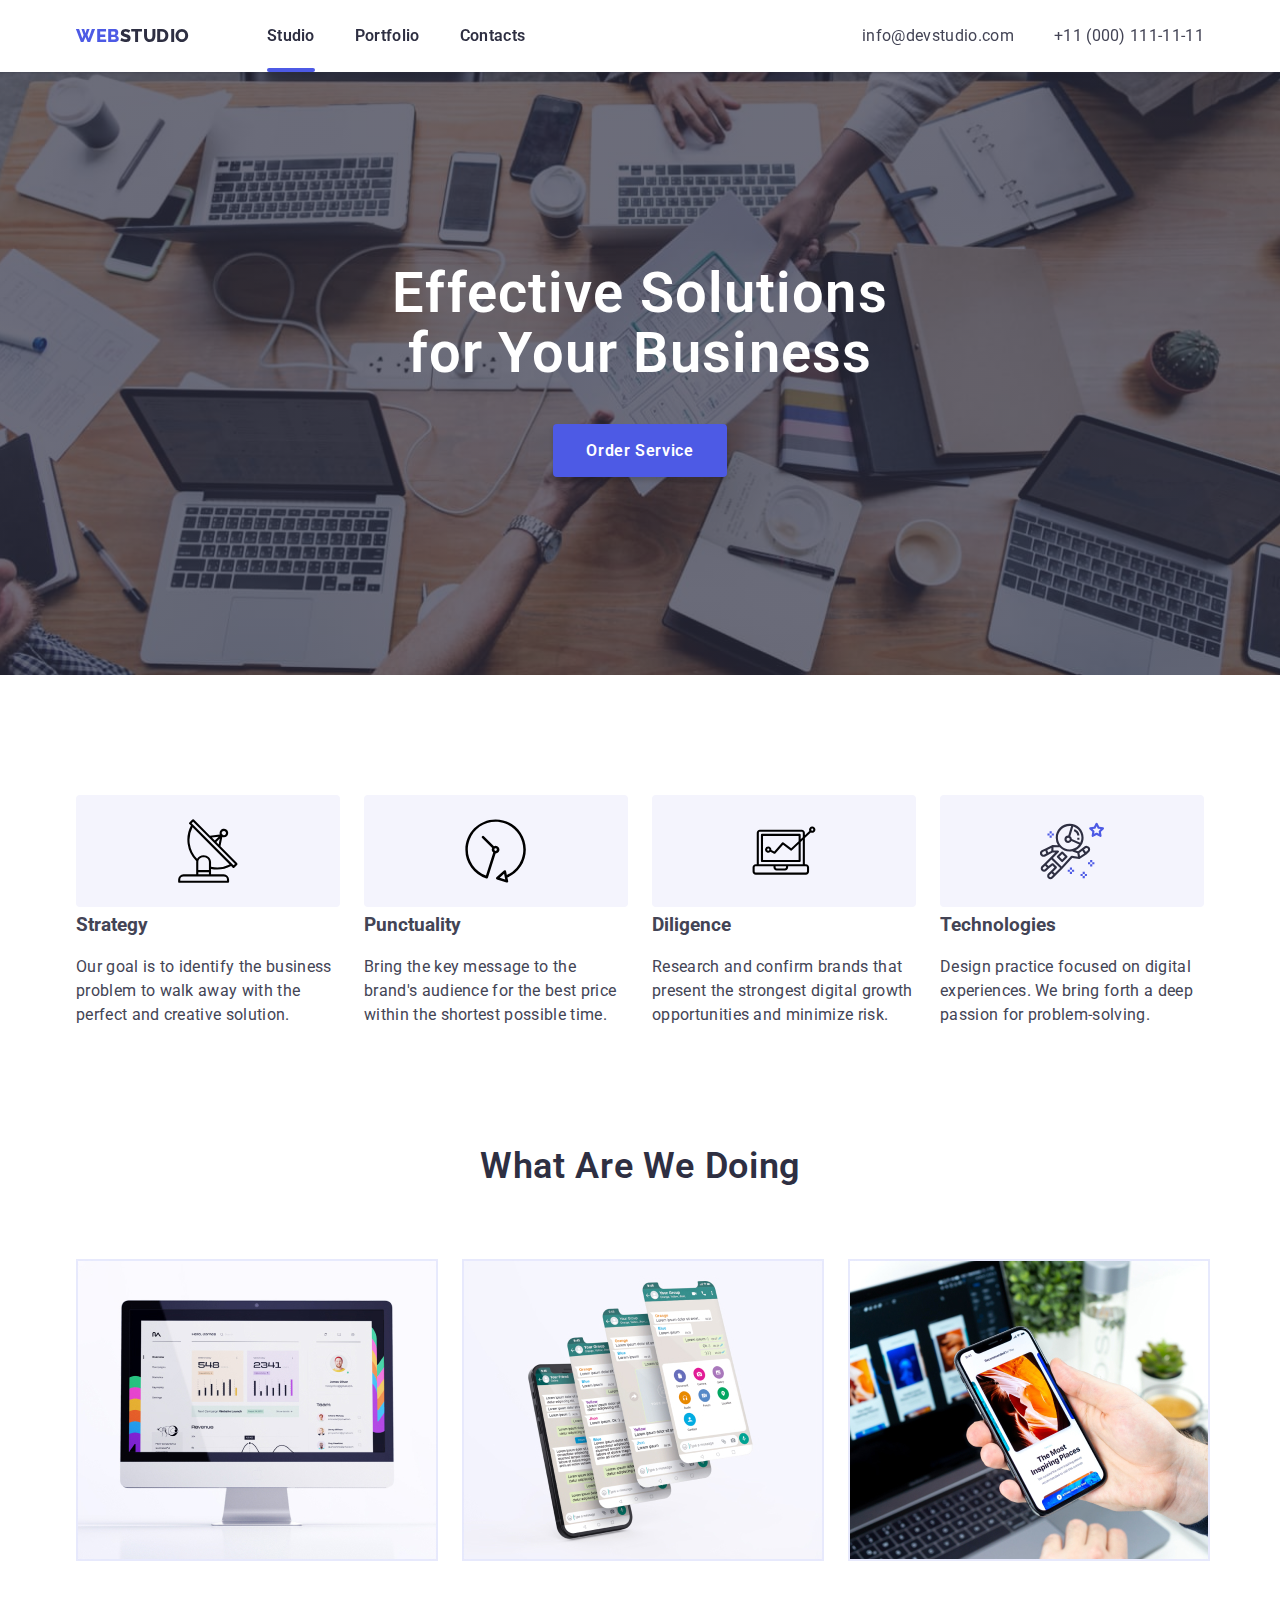
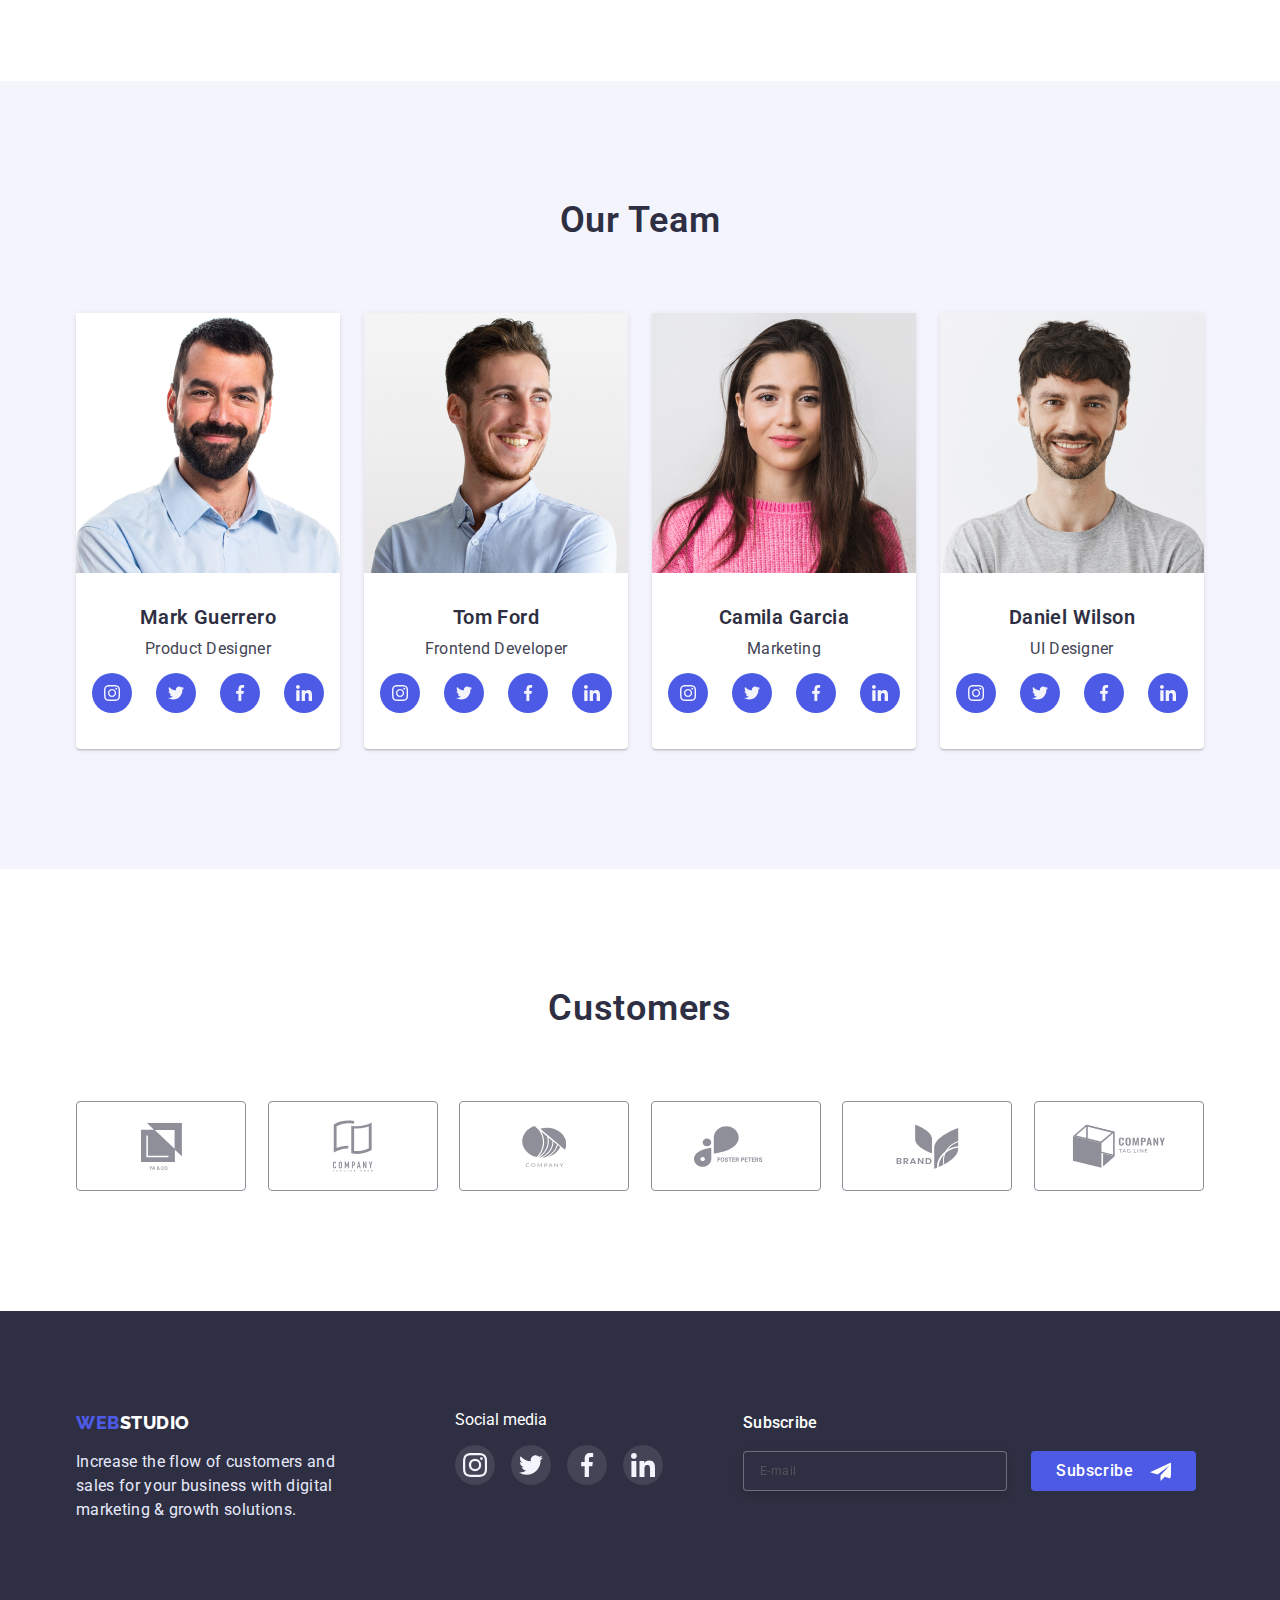
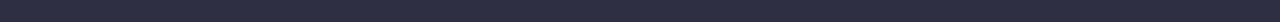
==== commit 518165f8: "Добавил адаптивные изображения" ====
--- a/index.html
+++ b/index.html
@@ -200,13 +200,13 @@
                 <h2 class="section-title">What are we doing</h2>
                 <ul class="list">
                     <li>
-                        <img src="./images/1.jpg" alt="photo 1" width="360">
+                        <img srcset="./images/1.jpg 1x, ./images/1-720.jpg 2x" src="./images/1.jpg" alt="photo 1" width="360">
                     </li>
                     <li>
-                        <img src="./images/2.jpg" alt="photo 2" width="360">
+                        <img srcset="./images/2.jpg 1x, ./images/2-720.jpg 2x" src="./images/2.jpg" alt="photo 2" width="360">
                     </li>
                     <li>
-                        <img src="./images/3.jpg" alt="photo 3" width="360">
+                        <img srcset="./images/3.jpg 1x, ./images/3-720.jpg 2x" src="./images/3.jpg" alt="photo 3" width="360">
                     </li>
                 </ul>
             </div>
@@ -218,7 +218,7 @@
                 <h2 class="section-title">Our team</h2>
                 <ul class="list">
                     <li class="team-list">
-                        <img src="./images/mark_guerrero.jpg" alt="Mark Guerrero" width="264">
+                        <img srcset="./images/mark_guerrero.jpg 1x, ./images/mark_guerrero-528.jpg 2x" src="./images/mark_guerrero.jpg" alt="Mark Guerrero" width="264">
                         <div class="team-card">
                             <h3 class="list-title">Mark Guerrero</h3>
                             <p class="text">Product Designer</p>
@@ -255,7 +255,7 @@
                         </div>
                     </li>
                     <li class="team-list">
-                        <img src="./images/tom_ford.jpg" alt="Tom Ford" width="264">
+                        <img srcset="./images/tom_ford.jpg 1x, ./images/tom_ford-528.jpg 2x" src="./images/tom_ford.jpg" alt="Tom Ford" width="264">
                         <div class="team-card">
                             <h3 class="list-title">Tom Ford</h3>
                             <p class="text">Frontend Developer</p>
@@ -292,7 +292,7 @@
                          </div>
                     </li>
                     <li class="team-list">
-                        <img src="./images/camila_garcia.jpg" alt="Camila Garcia" width="264">
+                        <img srcset="./images/camila_garcia.jpg 1x, ./images/camila_garcia-528.jpg 2x" src="./images/camila_garcia.jpg" alt="Camila Garcia" width="264">
                         <div class="team-card">
                             <h3 class="list-title">Camila Garcia</h3>
                             <p class="text">Marketing</p>
@@ -329,7 +329,7 @@
                         </div>
                     </li>
                     <li class="team-list">
-                        <img src="./images/daniel_wilson.jpg" alt="Daniel Wilson" width="264">
+                        <img srcset="./images/daniel_wilson.jpg 1x, ./images/daniel_wilson-528.jpg 2x" src="./images/daniel_wilson.jpg" alt="Daniel Wilson" width="264">
                         <div class="team-card">
                             <h3 class="list-title">Daniel Wilson</h3>
                             <p class="text">UI Designer</p>
--- a/css/styles.css
+++ b/css/styles.css
@@ -10,7 +10,7 @@
     color: var(--primary-text-color);
     font-family: Roboto, sans-serif;
     font-size: 16px;
-    /* padding-top: 72px; */
+    padding-top: 72px;
 }
 
 
@@ -58,6 +58,11 @@
 /* Header */
 
 .header {
+    position: fixed;
+    min-height: 72px;
+    width: 100%;
+    top: 0;
+    left: 0;
     padding-top: 24px;
     padding-bottom: 24px;
     box-shadow: 0px 2px 1px rgba(46, 47, 66, 0.08), 0px 1px 1px rgba(46, 47, 66, 0.16), 0px 1px 6px rgba(46, 47, 66, 0.08);
@@ -310,9 +315,66 @@
         rgba(46, 47, 66, 0.7),
         rgba(46, 47, 66, 0.7)
     ),
-    url(../images/people_office.jpg);
+    url(../images/mobile-hero.jpg);
     background-position: center;
-}
+    background-size: cover;
+}
+
+@media (min-resolution: 2dppx) {
+    .hero {
+        background-image: linear-gradient(
+        to right,
+        rgba(46, 47, 66, 0.7),
+        rgba(46, 47, 66, 0.7)
+    ),
+     url(../images/mobile-hero2x.jpg);
+    }
+}
+
+@media (min-width: 481px) {
+    .hero {
+        background-image: linear-gradient(
+        to right,
+        rgba(46, 47, 66, 0.7),
+        rgba(46, 47, 66, 0.7)
+    ),
+    url(../images/tablet-hero.jpg);
+    }
+    @media (min-resolution: 2dppx) {
+        .hero {
+            background-image: linear-gradient(
+        to right,
+        rgba(46, 47, 66, 0.7),
+        rgba(46, 47, 66, 0.7)
+    ),
+     url(../images/tablet-hero2x.jpg);
+        }
+    }
+}
+
+@media (min-width: 769px) {
+    .hero {
+        background-image: linear-gradient(
+        to right,
+        rgba(46, 47, 66, 0.7),
+        rgba(46, 47, 66, 0.7)
+    ),
+     url(../images/desktop-hero.jpg);
+    }
+    @media (min-resolution: 2dppx) {
+        .hero {
+            background-image: linear-gradient(
+        to right,
+        rgba(46, 47, 66, 0.7),
+        rgba(46, 47, 66, 0.7)
+    ),
+     url(../images/desktop-hero2x.jpg);
+        }
+    }
+}
+
+
+
 
 .hero-title {
     margin-top: 0;
@@ -434,7 +496,7 @@
 
 @media screen and (max-width: 767px) {
     .modal{
-        width: 392px;
+        max-width: 392px;
     }
     .form {
     padding: 72px 16px 24px 16px;
@@ -1100,22 +1162,16 @@
 }
 
 @media screen and (max-width: 767px) {
-    .footer{
-        padding-top: 96px;
-        padding-bottom: 96px;
-    }
+
     .footer-container {
         flex-direction: column;
         align-items: center;
         padding: 0;
     }
     .ftr-logo {
-        display: flex;
         justify-content: center;
-        margin-bottom: 16px;
     }
     .footer-logo{
-        margin-bottom: 72px;
         margin-right: 0;
     }
 
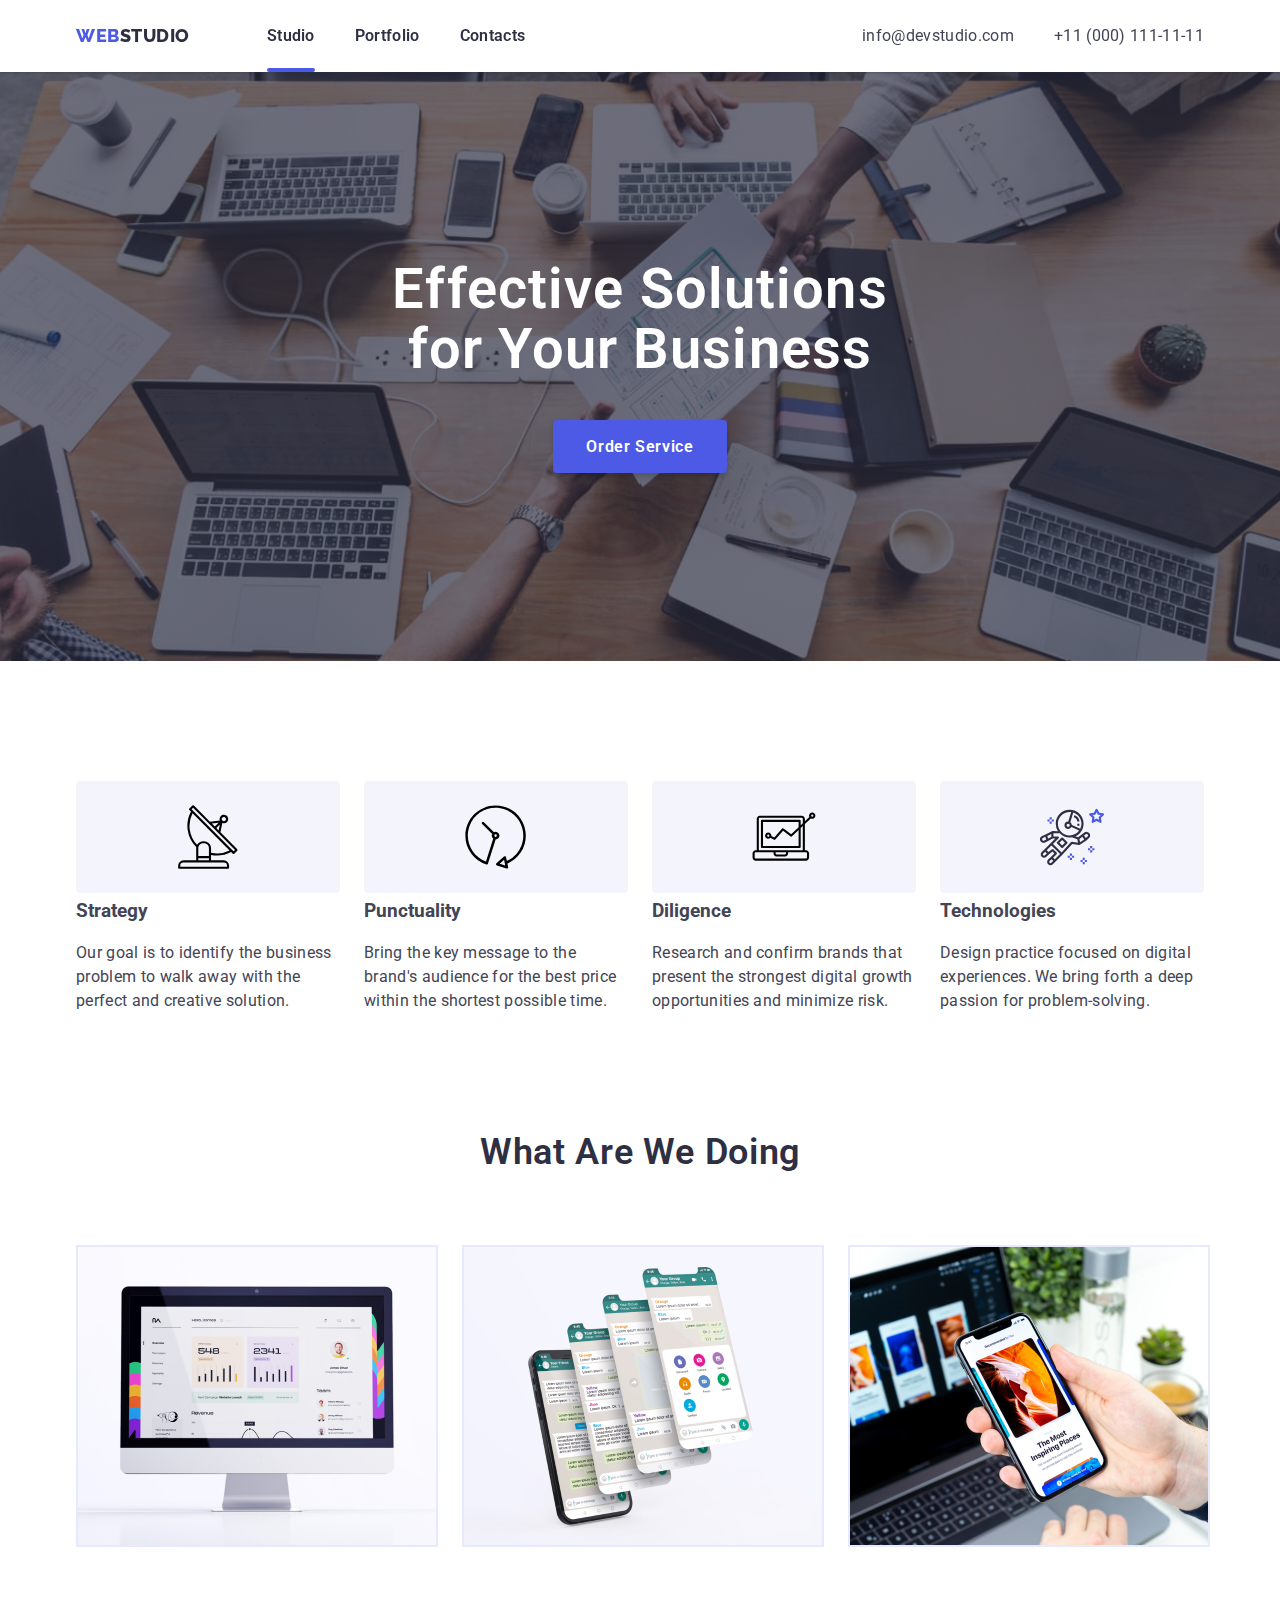
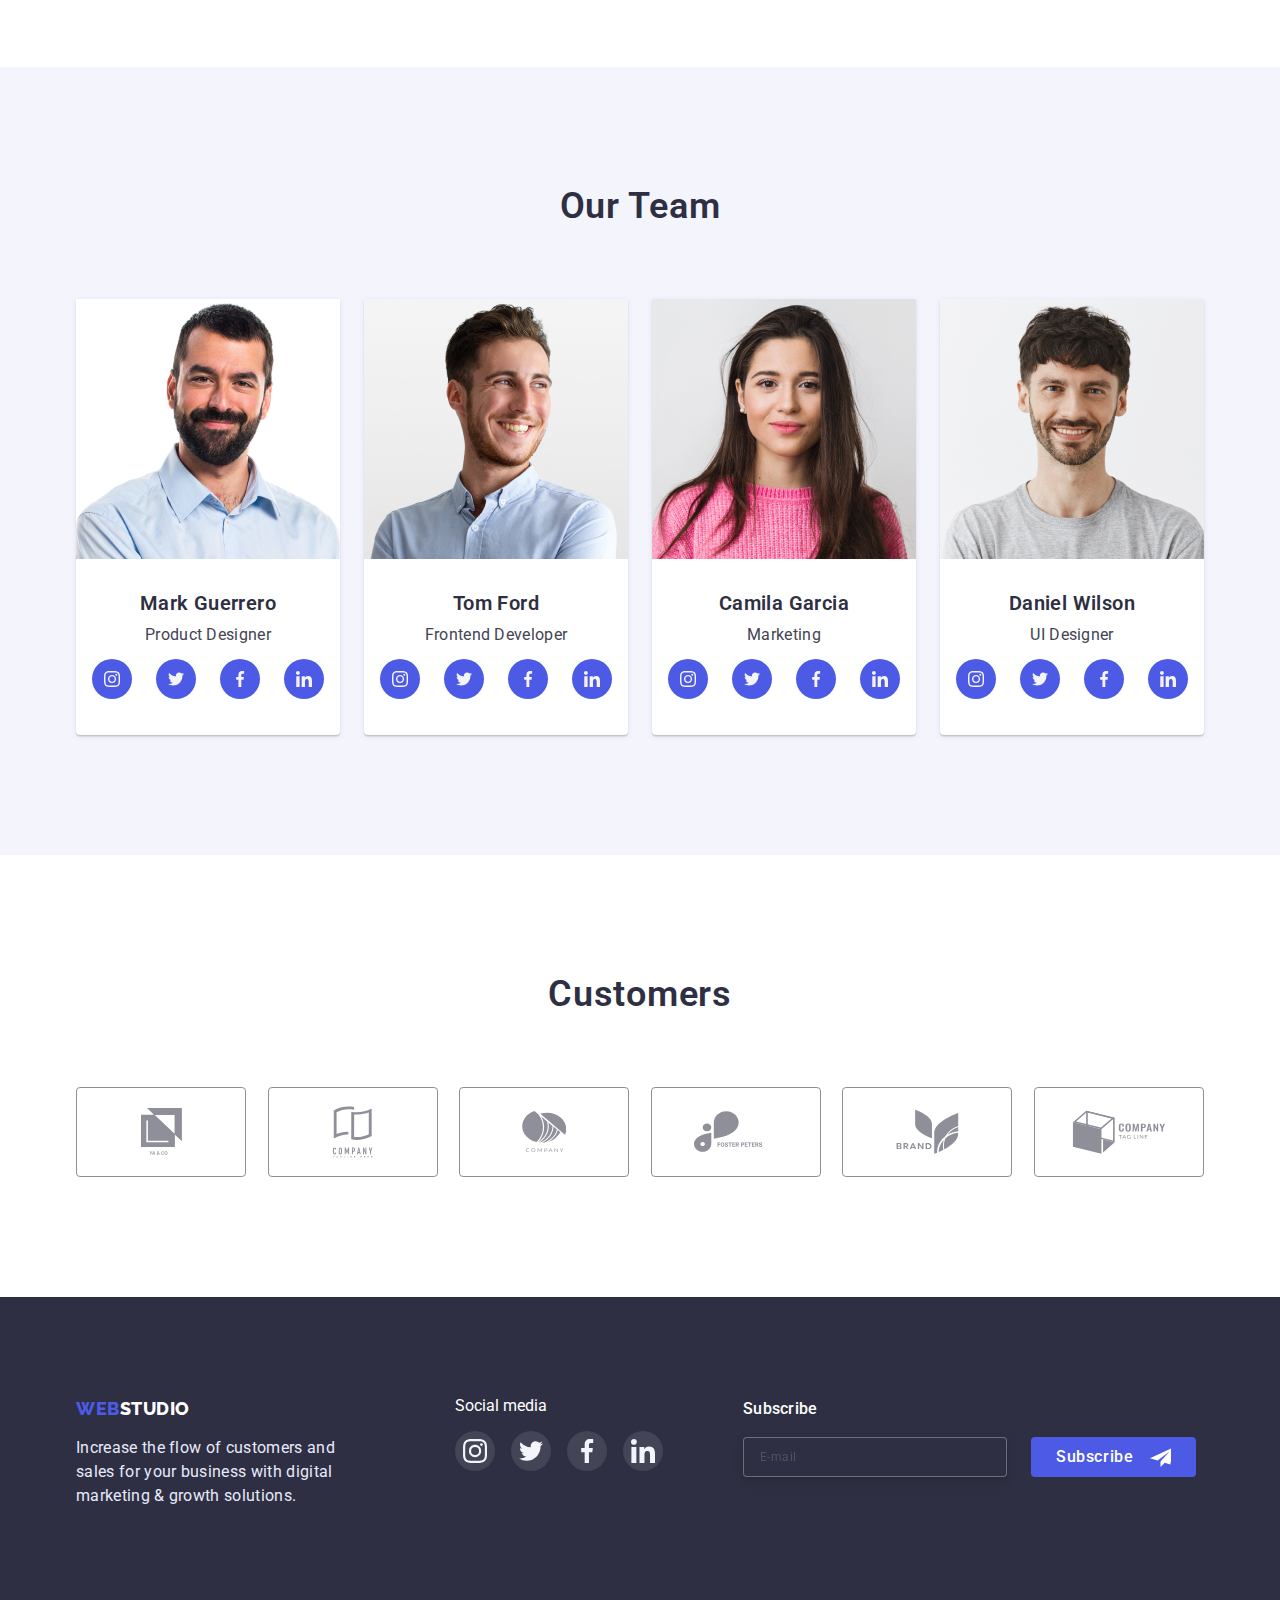
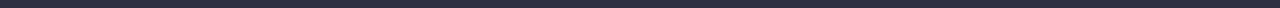
==== commit ef5fc92e: "Поправил мобильное меню" ====
--- a/index.html
+++ b/index.html
@@ -98,11 +98,13 @@
                         <use href="./images/icons.svg#escape"></use>
                     </svg>
                 </button>
+                <div class="mobile-menu-content">
                 <ul class="list mobile-menu-list">
                     <li class="mobile-menu-item"><a class="mobile-menu-item-text" href="">Studio</a></li>
                     <li class="mobile-menu-item"><a class="mobile-menu-item-text" href="">Portfolio</a></li>
                     <li class="mobile-menu-item"><a class="mobile-menu-item-text" href="">Contacts</a></li>
                 </ul>
+                <div class="mobile-menu-bottom">
                 <div class="contacts">
                     <p class="mobile-menu-number">+11 (000) 111-11-11</p>
                     <p class="mobile-menu-email">info@devstudio.com</p>
@@ -137,6 +139,8 @@
                         </a>
                     </li>
                 </ul>
+                </div>
+            </div>
             </div>
         </div>
     </header>
--- a/css/styles.css
+++ b/css/styles.css
@@ -97,7 +97,6 @@
     position: fixed;
     width: 100%;
     height: 100%;
-    max-height: 796px;
     z-index: 1000;
     top: 0;
     left: 0;
@@ -116,6 +115,7 @@
 
 
 .mobile-menu-container {
+    height: 100%;
     position: relative;
     padding: 40px;
 }
@@ -154,8 +154,8 @@
 
 .mobile-menu-list {
     padding-top: 40px;
-    margin-bottom: 284px;
-}
+}
+
 .mobile-menu-email {
     margin: 0;
     font-weight: 500;
@@ -176,8 +176,8 @@
 .social-list {
     display: flex;
     justify-content: space-between;
-    padding-left: 16px;
-    padding-right: 16px;
+    /* padding-left: 16px;
+    padding-right: 16px; */
 }
 
 .contacts {
@@ -185,6 +185,12 @@
 }
 }
 
+.mobile-menu-content {
+    height: 100%;
+    display: flex;
+    flex-direction: column;
+    justify-content: space-between;
+}
 
 @media screen and (min-width: 768px) {
     .mobile-menu {
@@ -304,9 +310,9 @@
 .hero {
     background-color: var(--primary-text-color);
     text-align: center;
-    padding-top: 192px;
-    padding-bottom: 192px;
-    height: 603px;
+    padding-top: 112px;
+    padding-bottom: 112px;
+    max-height: 603px;
     max-width: 1440px;
     margin-left: auto;
     margin-right: auto;
@@ -400,10 +406,20 @@
 }
 
 @media screen and (min-width: 768px) {
+    .hero{
+        padding-bottom: 108px;
+    }
     .hero-title {
-            margin-bottom: 40px;
+        margin-bottom: 40px;
         font-size: 56px;
         line-height: 1.07;
+    }
+}
+
+@media screen and (min-width: 1200px) {
+    .hero{
+        padding-top: 188px;
+        padding-bottom: 188px;
     }
 }
 
